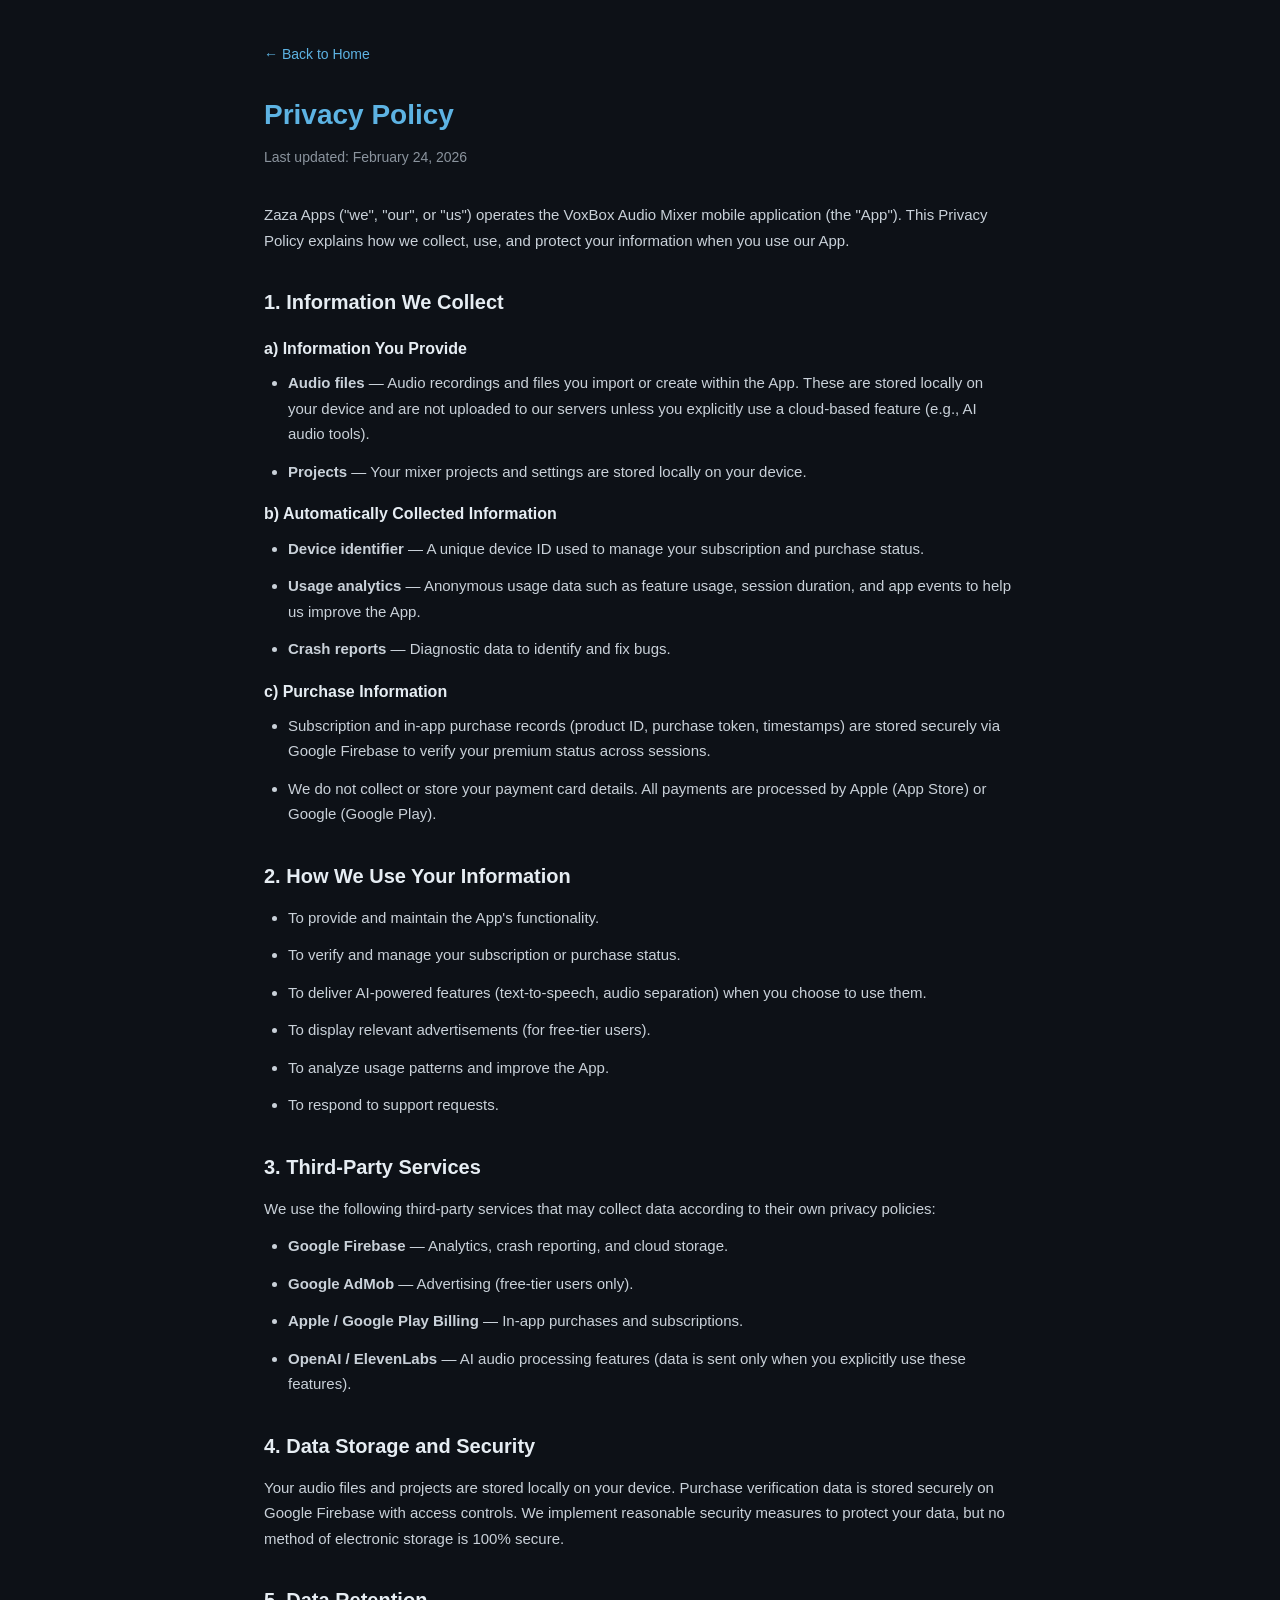
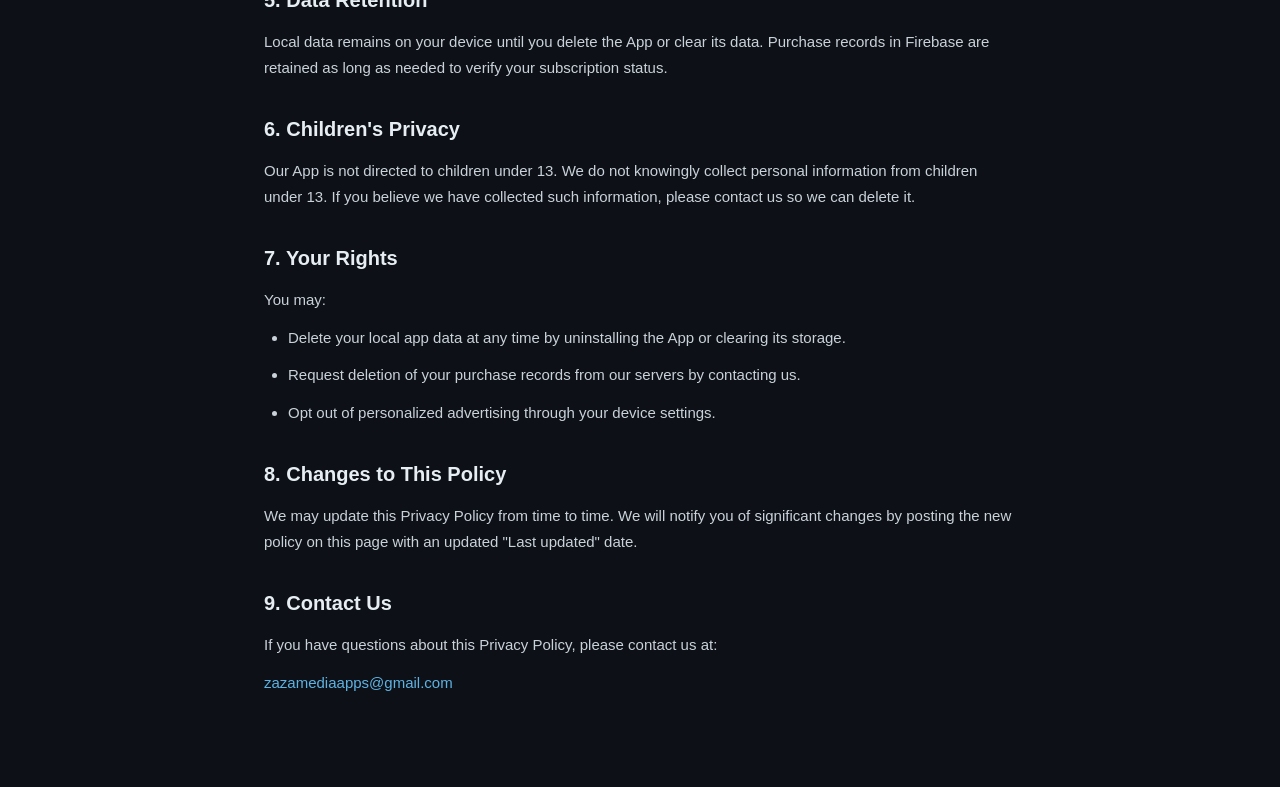
==== privacy-policy/index.html @ 4f1d18e4 "Add privacy policy, terms of use, and landing page Required for iOS App Store review — auto-renewabl" ====
<!DOCTYPE html>
<html lang="en">
<head>
  <meta charset="UTF-8">
  <meta name="viewport" content="width=device-width, initial-scale=1.0">
  <title>Privacy Policy - VoxBox Audio Mixer</title>
  <style>
    * { margin: 0; padding: 0; box-sizing: border-box; }
    body {
      font-family: -apple-system, BlinkMacSystemFont, 'Segoe UI', Roboto, Helvetica, Arial, sans-serif;
      background: #0D1117; color: #c9d1d9; line-height: 1.7;
    }
    .container { max-width: 800px; margin: 0 auto; padding: 40px 24px 80px; }
    h1 { color: #5DB3E3; font-size: 28px; margin-bottom: 8px; }
    .date { color: #8b949e; font-size: 14px; margin-bottom: 32px; }
    h2 { color: #e6edf3; font-size: 20px; margin: 32px 0 12px; }
    p, li { font-size: 15px; margin-bottom: 12px; }
    ul { padding-left: 24px; }
    a { color: #5DB3E3; text-decoration: none; }
    a:hover { text-decoration: underline; }
    .back { display: inline-block; margin-bottom: 24px; font-size: 14px; }
  </style>
</head>
<body>
  <div class="container">
    <a href="/" class="back">&larr; Back to Home</a>
    <h1>Privacy Policy</h1>
    <p class="date">Last updated: February 24, 2026</p>

    <p>Zaza Apps ("we", "our", or "us") operates the VoxBox Audio Mixer mobile application (the "App"). This Privacy Policy explains how we collect, use, and protect your information when you use our App.</p>

    <h2>1. Information We Collect</h2>

    <h3 style="color:#e6edf3;font-size:16px;margin:16px 0 8px;">a) Information You Provide</h3>
    <ul>
      <li><strong>Audio files</strong> — Audio recordings and files you import or create within the App. These are stored locally on your device and are not uploaded to our servers unless you explicitly use a cloud-based feature (e.g., AI audio tools).</li>
      <li><strong>Projects</strong> — Your mixer projects and settings are stored locally on your device.</li>
    </ul>

    <h3 style="color:#e6edf3;font-size:16px;margin:16px 0 8px;">b) Automatically Collected Information</h3>
    <ul>
      <li><strong>Device identifier</strong> — A unique device ID used to manage your subscription and purchase status.</li>
      <li><strong>Usage analytics</strong> — Anonymous usage data such as feature usage, session duration, and app events to help us improve the App.</li>
      <li><strong>Crash reports</strong> — Diagnostic data to identify and fix bugs.</li>
    </ul>

    <h3 style="color:#e6edf3;font-size:16px;margin:16px 0 8px;">c) Purchase Information</h3>
    <ul>
      <li>Subscription and in-app purchase records (product ID, purchase token, timestamps) are stored securely via Google Firebase to verify your premium status across sessions.</li>
      <li>We do not collect or store your payment card details. All payments are processed by Apple (App Store) or Google (Google Play).</li>
    </ul>

    <h2>2. How We Use Your Information</h2>
    <ul>
      <li>To provide and maintain the App's functionality.</li>
      <li>To verify and manage your subscription or purchase status.</li>
      <li>To deliver AI-powered features (text-to-speech, audio separation) when you choose to use them.</li>
      <li>To display relevant advertisements (for free-tier users).</li>
      <li>To analyze usage patterns and improve the App.</li>
      <li>To respond to support requests.</li>
    </ul>

    <h2>3. Third-Party Services</h2>
    <p>We use the following third-party services that may collect data according to their own privacy policies:</p>
    <ul>
      <li><strong>Google Firebase</strong> — Analytics, crash reporting, and cloud storage.</li>
      <li><strong>Google AdMob</strong> — Advertising (free-tier users only).</li>
      <li><strong>Apple / Google Play Billing</strong> — In-app purchases and subscriptions.</li>
      <li><strong>OpenAI / ElevenLabs</strong> — AI audio processing features (data is sent only when you explicitly use these features).</li>
    </ul>

    <h2>4. Data Storage and Security</h2>
    <p>Your audio files and projects are stored locally on your device. Purchase verification data is stored securely on Google Firebase with access controls. We implement reasonable security measures to protect your data, but no method of electronic storage is 100% secure.</p>

    <h2>5. Data Retention</h2>
    <p>Local data remains on your device until you delete the App or clear its data. Purchase records in Firebase are retained as long as needed to verify your subscription status.</p>

    <h2>6. Children's Privacy</h2>
    <p>Our App is not directed to children under 13. We do not knowingly collect personal information from children under 13. If you believe we have collected such information, please contact us so we can delete it.</p>

    <h2>7. Your Rights</h2>
    <p>You may:</p>
    <ul>
      <li>Delete your local app data at any time by uninstalling the App or clearing its storage.</li>
      <li>Request deletion of your purchase records from our servers by contacting us.</li>
      <li>Opt out of personalized advertising through your device settings.</li>
    </ul>

    <h2>8. Changes to This Policy</h2>
    <p>We may update this Privacy Policy from time to time. We will notify you of significant changes by posting the new policy on this page with an updated "Last updated" date.</p>

    <h2>9. Contact Us</h2>
    <p>If you have questions about this Privacy Policy, please contact us at:</p>
    <p><a href="mailto:zazamediaapps@gmail.com">zazamediaapps@gmail.com</a></p>
  </div>
</body>
</html>
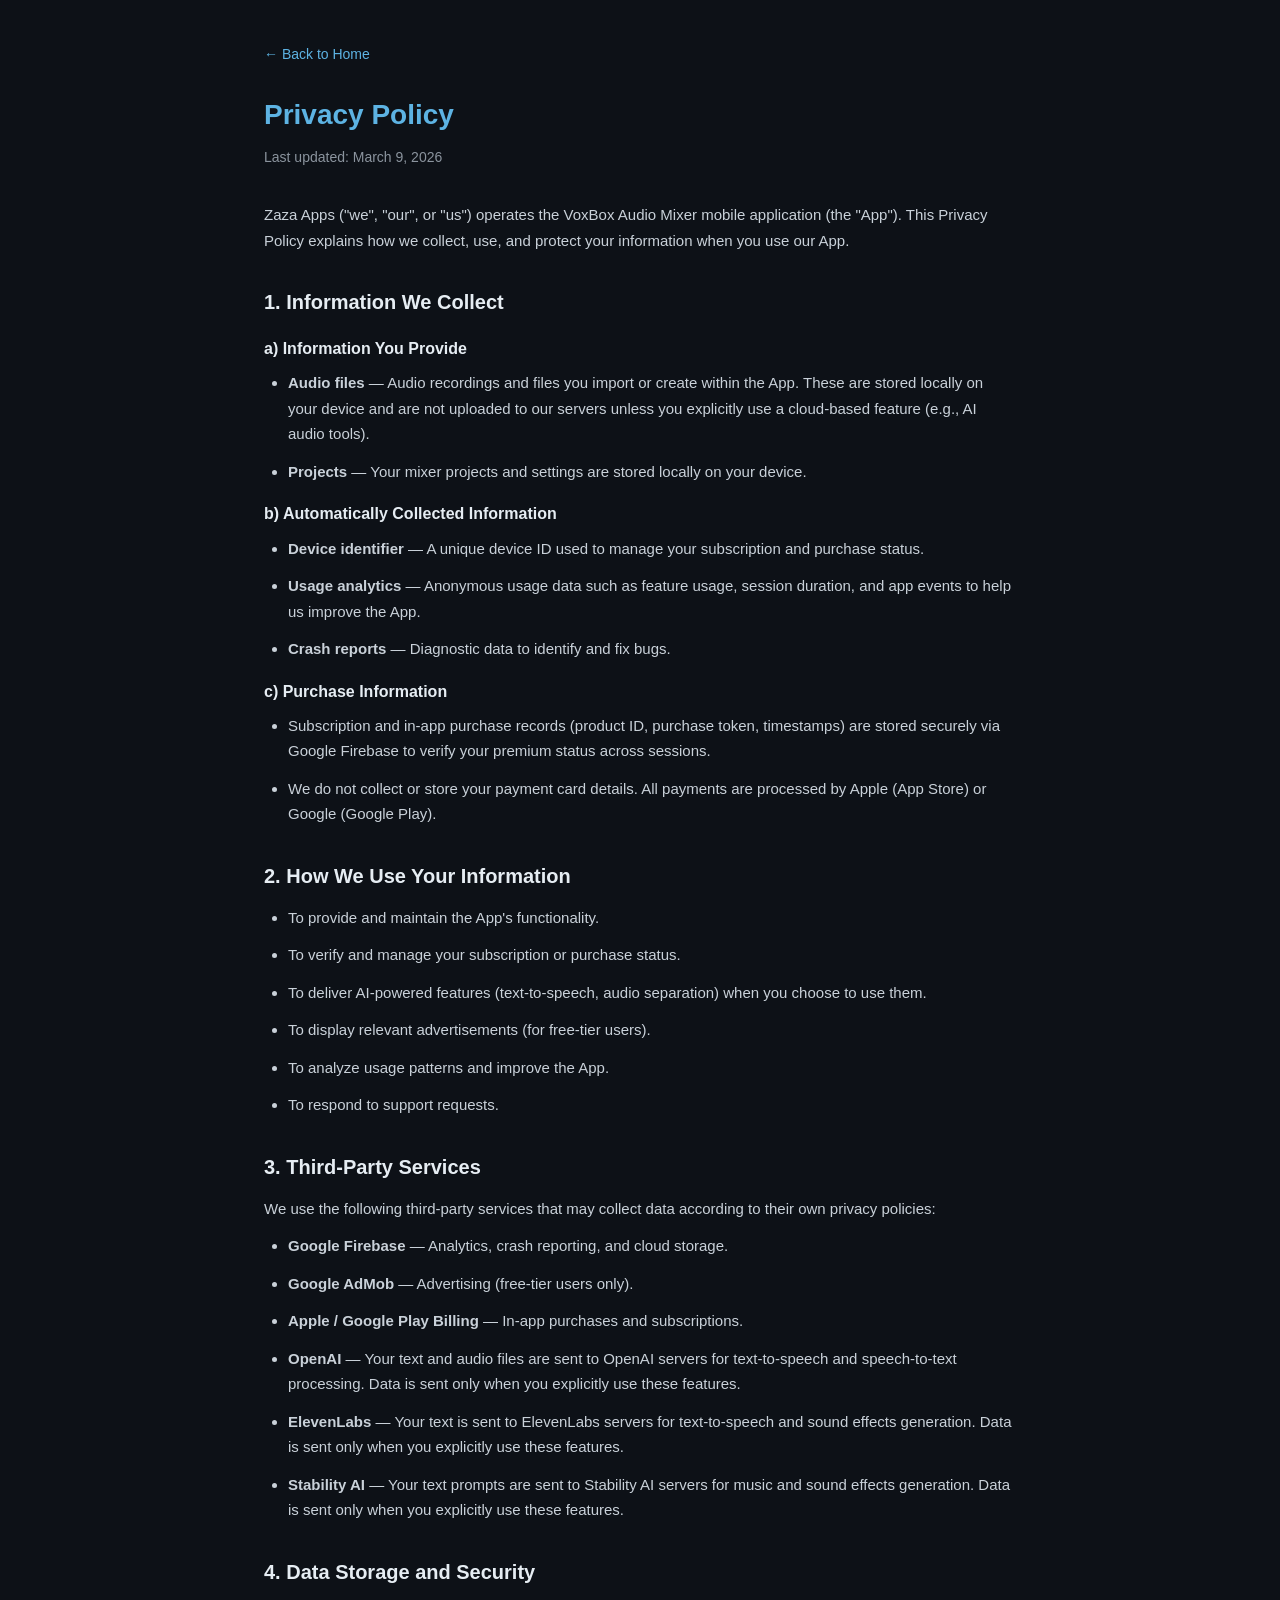
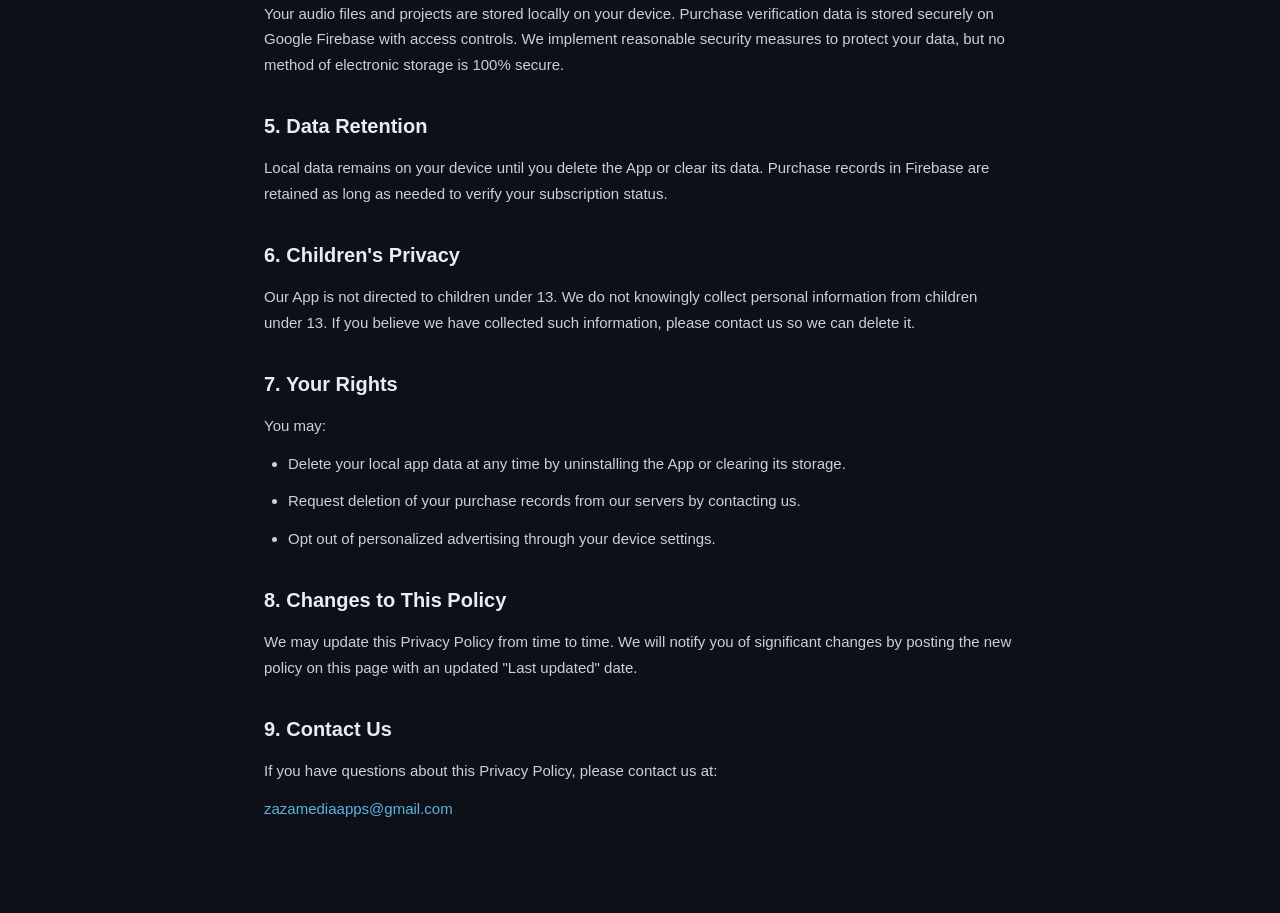
==== commit 353479e8: "Update privacy policy with detailed AI third-party data sharing disclosures List OpenAI, ElevenLabs," ====
--- a/privacy-policy/index.html
+++ b/privacy-policy/index.html
@@ -25,7 +25,7 @@
   <div class="container">
     <a href="/" class="back">&larr; Back to Home</a>
     <h1>Privacy Policy</h1>
-    <p class="date">Last updated: February 24, 2026</p>
+    <p class="date">Last updated: March 9, 2026</p>
 
     <p>Zaza Apps ("we", "our", or "us") operates the VoxBox Audio Mixer mobile application (the "App"). This Privacy Policy explains how we collect, use, and protect your information when you use our App.</p>
 
@@ -66,7 +66,9 @@
       <li><strong>Google Firebase</strong> — Analytics, crash reporting, and cloud storage.</li>
       <li><strong>Google AdMob</strong> — Advertising (free-tier users only).</li>
       <li><strong>Apple / Google Play Billing</strong> — In-app purchases and subscriptions.</li>
-      <li><strong>OpenAI / ElevenLabs</strong> — AI audio processing features (data is sent only when you explicitly use these features).</li>
+      <li><strong>OpenAI</strong> — Your text and audio files are sent to OpenAI servers for text-to-speech and speech-to-text processing. Data is sent only when you explicitly use these features.</li>
+      <li><strong>ElevenLabs</strong> — Your text is sent to ElevenLabs servers for text-to-speech and sound effects generation. Data is sent only when you explicitly use these features.</li>
+      <li><strong>Stability AI</strong> — Your text prompts are sent to Stability AI servers for music and sound effects generation. Data is sent only when you explicitly use these features.</li>
     </ul>
 
     <h2>4. Data Storage and Security</h2>
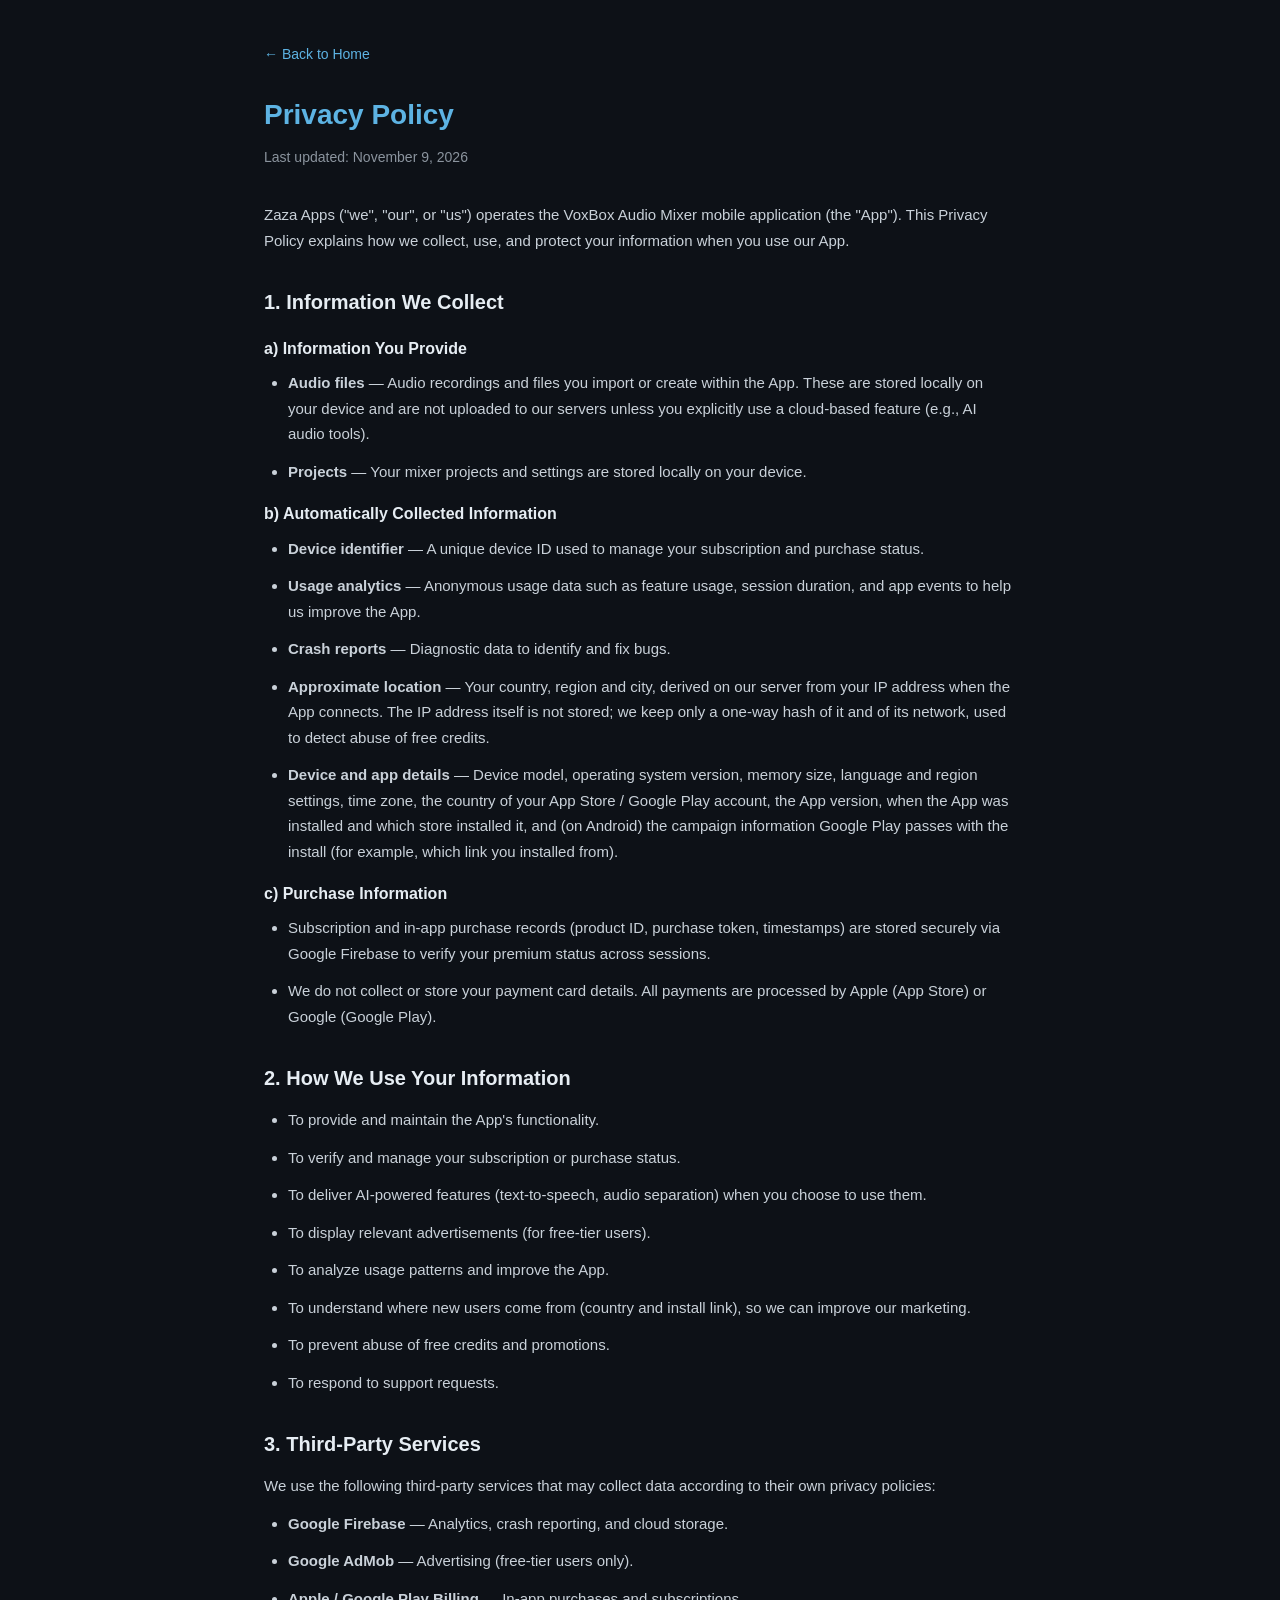
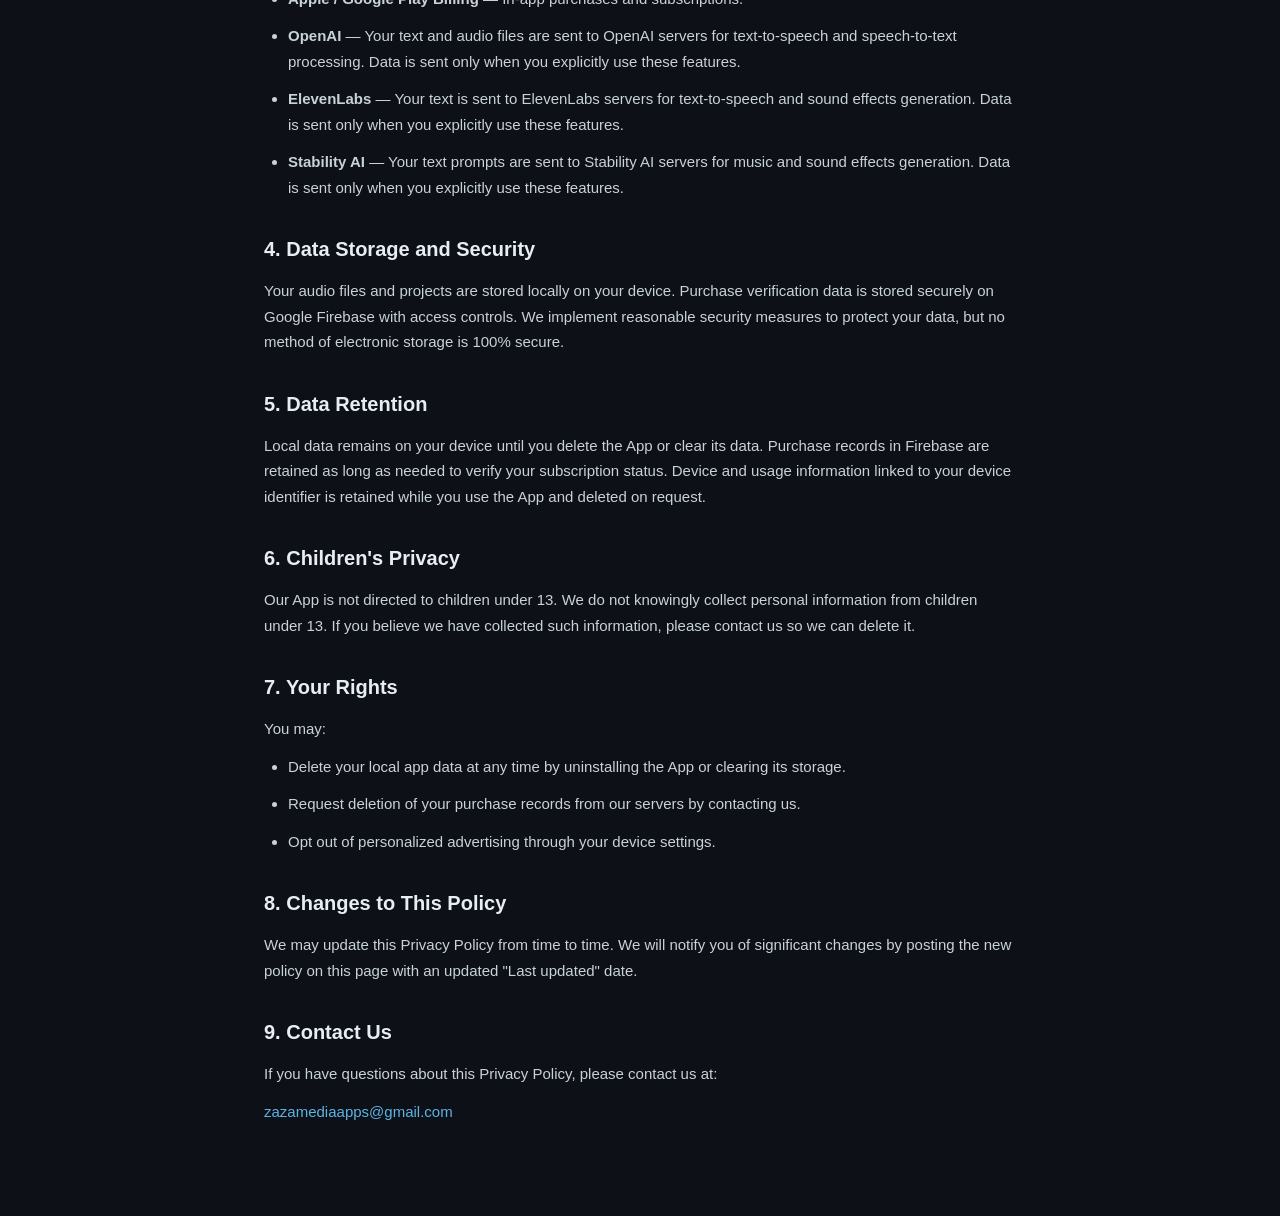
==== commit 134c56e2: "Privacy policy: approximate location from IP (IP not stored), device/app details, install source; us" ====
--- a/privacy-policy/index.html
+++ b/privacy-policy/index.html
@@ -25,7 +25,7 @@
   <div class="container">
     <a href="/" class="back">&larr; Back to Home</a>
     <h1>Privacy Policy</h1>
-    <p class="date">Last updated: March 9, 2026</p>
+    <p class="date">Last updated: November 9, 2026</p>
 
     <p>Zaza Apps ("we", "our", or "us") operates the VoxBox Audio Mixer mobile application (the "App"). This Privacy Policy explains how we collect, use, and protect your information when you use our App.</p>
 
@@ -42,6 +42,8 @@
       <li><strong>Device identifier</strong> — A unique device ID used to manage your subscription and purchase status.</li>
       <li><strong>Usage analytics</strong> — Anonymous usage data such as feature usage, session duration, and app events to help us improve the App.</li>
       <li><strong>Crash reports</strong> — Diagnostic data to identify and fix bugs.</li>
+      <li><strong>Approximate location</strong> — Your country, region and city, derived on our server from your IP address when the App connects. The IP address itself is not stored; we keep only a one-way hash of it and of its network, used to detect abuse of free credits.</li>
+      <li><strong>Device and app details</strong> — Device model, operating system version, memory size, language and region settings, time zone, the country of your App Store / Google Play account, the App version, when the App was installed and which store installed it, and (on Android) the campaign information Google Play passes with the install (for example, which link you installed from).</li>
     </ul>
 
     <h3 style="color:#e6edf3;font-size:16px;margin:16px 0 8px;">c) Purchase Information</h3>
@@ -57,6 +59,8 @@
       <li>To deliver AI-powered features (text-to-speech, audio separation) when you choose to use them.</li>
       <li>To display relevant advertisements (for free-tier users).</li>
       <li>To analyze usage patterns and improve the App.</li>
+      <li>To understand where new users come from (country and install link), so we can improve our marketing.</li>
+      <li>To prevent abuse of free credits and promotions.</li>
       <li>To respond to support requests.</li>
     </ul>
 
@@ -75,7 +79,7 @@
     <p>Your audio files and projects are stored locally on your device. Purchase verification data is stored securely on Google Firebase with access controls. We implement reasonable security measures to protect your data, but no method of electronic storage is 100% secure.</p>
 
     <h2>5. Data Retention</h2>
-    <p>Local data remains on your device until you delete the App or clear its data. Purchase records in Firebase are retained as long as needed to verify your subscription status.</p>
+    <p>Local data remains on your device until you delete the App or clear its data. Purchase records in Firebase are retained as long as needed to verify your subscription status. Device and usage information linked to your device identifier is retained while you use the App and deleted on request.</p>
 
     <h2>6. Children's Privacy</h2>
     <p>Our App is not directed to children under 13. We do not knowingly collect personal information from children under 13. If you believe we have collected such information, please contact us so we can delete it.</p>
